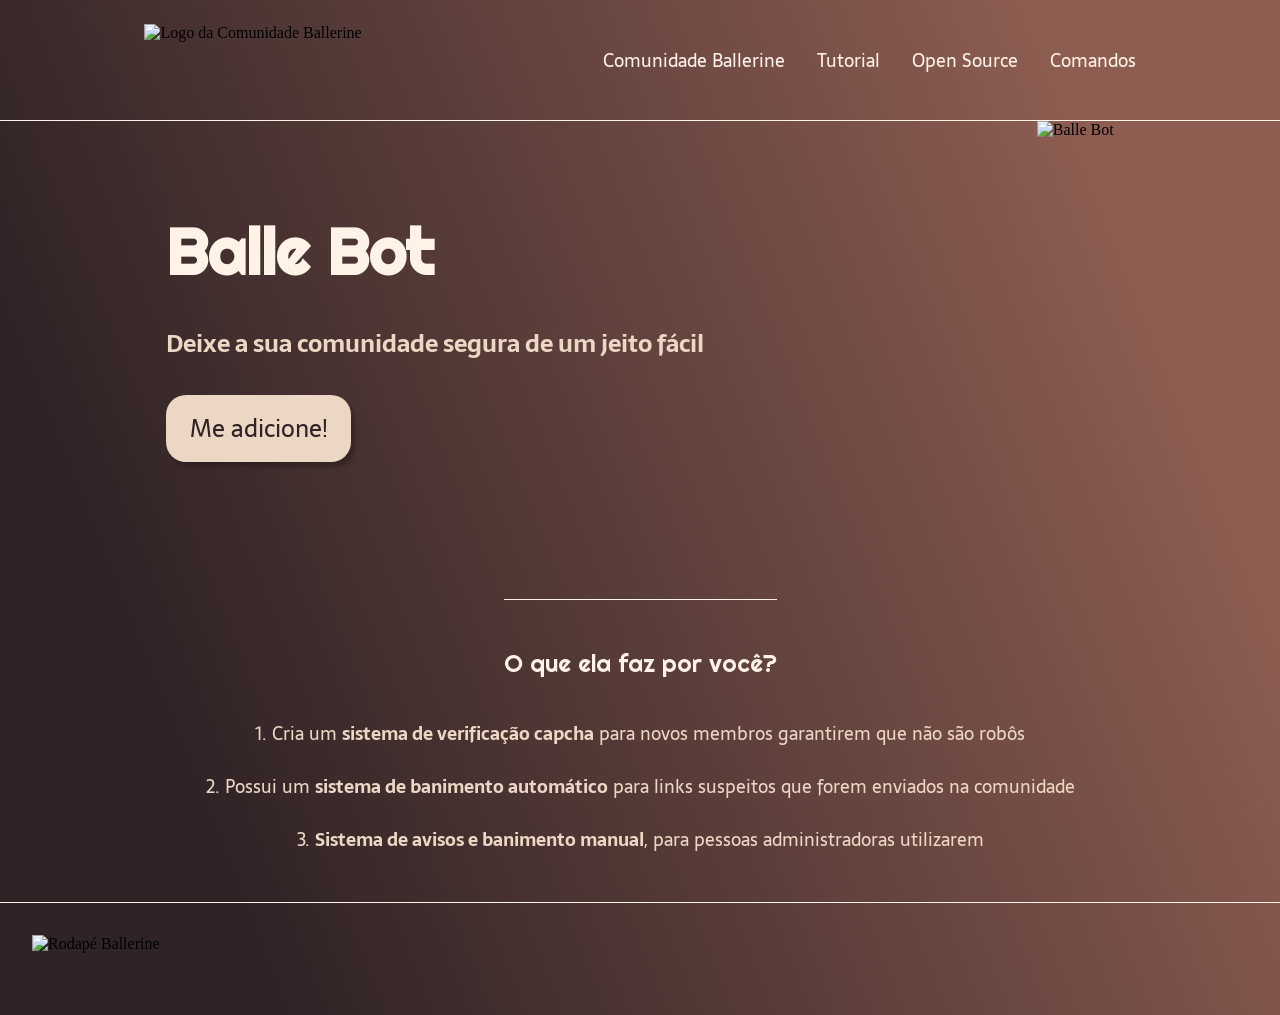
==== ballebot/index.html @ 3f52d89e "Página do Balle Bot Projeto da página do Balle Bot da Rafaela Balerini" ====
<!DOCTYPE html>
<html lang="pt-BR">
<head>
    <meta charset="UTF-8">
    <meta http-equiv="X-UA-Compatible" content="IE=edge">
    <meta name="viewport" content="width=device-width, initial-scale=1.0">
    <meta name="description" content="Um bot que irá moderar e deixar a sua comunidade segura de um jeito fácil">
    <link rel="stylesheet" href="style.css">
    <title>Balle Bot - Modere a sua comunidade do Discord</title>
</head>
<body>
    <header class="cabecalho">
        <img class="cabecalho-imagem" src="/img/logo-nav.svg" alt="Logo da Comunidade Ballerine">
        <nav class="cabecalho-menu">
            <a class="cabecalho-menu-item" href="https://discord.com/invite/wagxzStdcR" target="blanck">Comunidade Ballerine</a>
            <a class="cabecalho-menu-item" href="">Tutorial</a>
            <a class="cabecalho-menu-item" href="">Open Source</a>
            <a class="cabecalho-menu-item" href="">Comandos</a>
        </nav>
    </header>

    <main class="conteudo">
        <section class="conteudo-principal">
            <div class="conteudo-principal-escrito">
                <h1 class="conteudo-principal-escrito-titulo">Balle Bot</h1>
                <h2 class="conteudo-principal-escrito-subtitulo">Deixe a sua comunidade segura de um jeito fácil</h2>
                <button class="conteudo-principal-escrito-botao">Me adicione!</button>
            </div>
            <img class="conteudo-principal-imagem" src="/img/balle-bot.svg" alt="Balle Bot">
        </section>

        <section class="conteudo-secundario">
            <h3 class="conteudo-secundario-titulo">O que ela faz por você?</h3>
            <p class="conteudo-secundario-paragrafo">1. Cria um <strong>sistema de verificação capcha</strong> para novos membros garantirem que não são robôs</p>
            <p class="conteudo-secundario-paragrafo">2. Possui um <strong>sistema de banimento automático</strong> para links suspeitos que forem enviados na comunidade</p>
            <p class="conteudo-secundario-paragrafo">3. <strong>Sistema de avisos e banimento manual</strong>, para pessoas administradoras utilizarem</p>
        </section>
    </main>

    <footer class="rodape">
        <img class="rodape-imagem" src="/img/BALLERINI.svg" alt="Rodapé Ballerine">
    </footer>
</body>
</html>
---- ballebot/style.css ----
@import url('https://fonts.googleapis.com/css2?family=Righteous&family=Sarala:wght@400;700&display=swap');

* {
    margin: 0;
    padding: 0;
    box-sizing: border-box;
    text-decoration: none;
}

body {
    font-size: 100%;
    background: linear-gradient(68.15deg, #2F2325 16.62%, #8E5D52 85.61%);
}

.cabecalho {
    display: flex;
    flex-direction: row;
    align-items: center;
    justify-content: space-around;
    padding: 24px;
}

.cabecalho-imagem {
    height: 72px;
}

.cabecalho-menu {
    display: flex;
    gap: 32px;
}

.cabecalho-menu-item {
    font-family: 'Sarala', sans-serif;
    color: #FFF2E7;
    font-weight: 400;
    font-size: 18px;
}

.conteudo {
    margin-bottom: 48px;
    border-top: 0.4px solid #FFF2E7;
}

.conteudo-principal {
    display: flex;
    flex-direction: row;
    justify-content: space-around;
    align-items: center;
}

.conteudo-principal-escrito {
    display: flex;
    flex-direction: column;
    gap: 32px;
}

.conteudo-principal-escrito-titulo {
    font-family: 'Righteous', cursive;
    color: #FFF2E7;
    font-size: 64px;
}

.conteudo-principal-escrito-subtitulo {
    font-family: 'Sarala', sans-serif;
    color: #ECD6C4;
    font-size: 24px;
}

.conteudo-principal-escrito-botao {
    background-color: #ECD6C4;
    width: 185px;
    height: 67px;
    border-radius: 20px;
    border: none;
    box-shadow: 4px 5px 4px rgba(0, 0, 0, 0.25);
    font-family: 'Sarala', sans-serif;
    font-size: 24px;
    color: #2F2325;
}

.conteudo-principal-imagem {
    height: 430px;
}

.conteudo-secundario {
    display: flex;
    flex-direction: column;
    align-items: center;
    gap: 24px;
    margin-top: 48px;
}

.conteudo-secundario-titulo {
    border-top: 0.4px solid #FFF2E7;
    padding-top: 48px;
    font-family: 'Righteous', cursive;
    font-size: 24px;
    font-weight: 400;
    color: #FFF2E7;
    margin-bottom: 16px;
}

.conteudo-secundario-paragrafo {
    font-family: 'Sarala', sans-serif;
    font-size: 18px;
    color: #ECD6C4 ;
}

.rodape {
    padding: 32px;
    border-top: 0.4px solid #FFF2E7;
}

.rodape-imagem {
    height: 48px;
    display: block;
    margin: 0 auto;
}
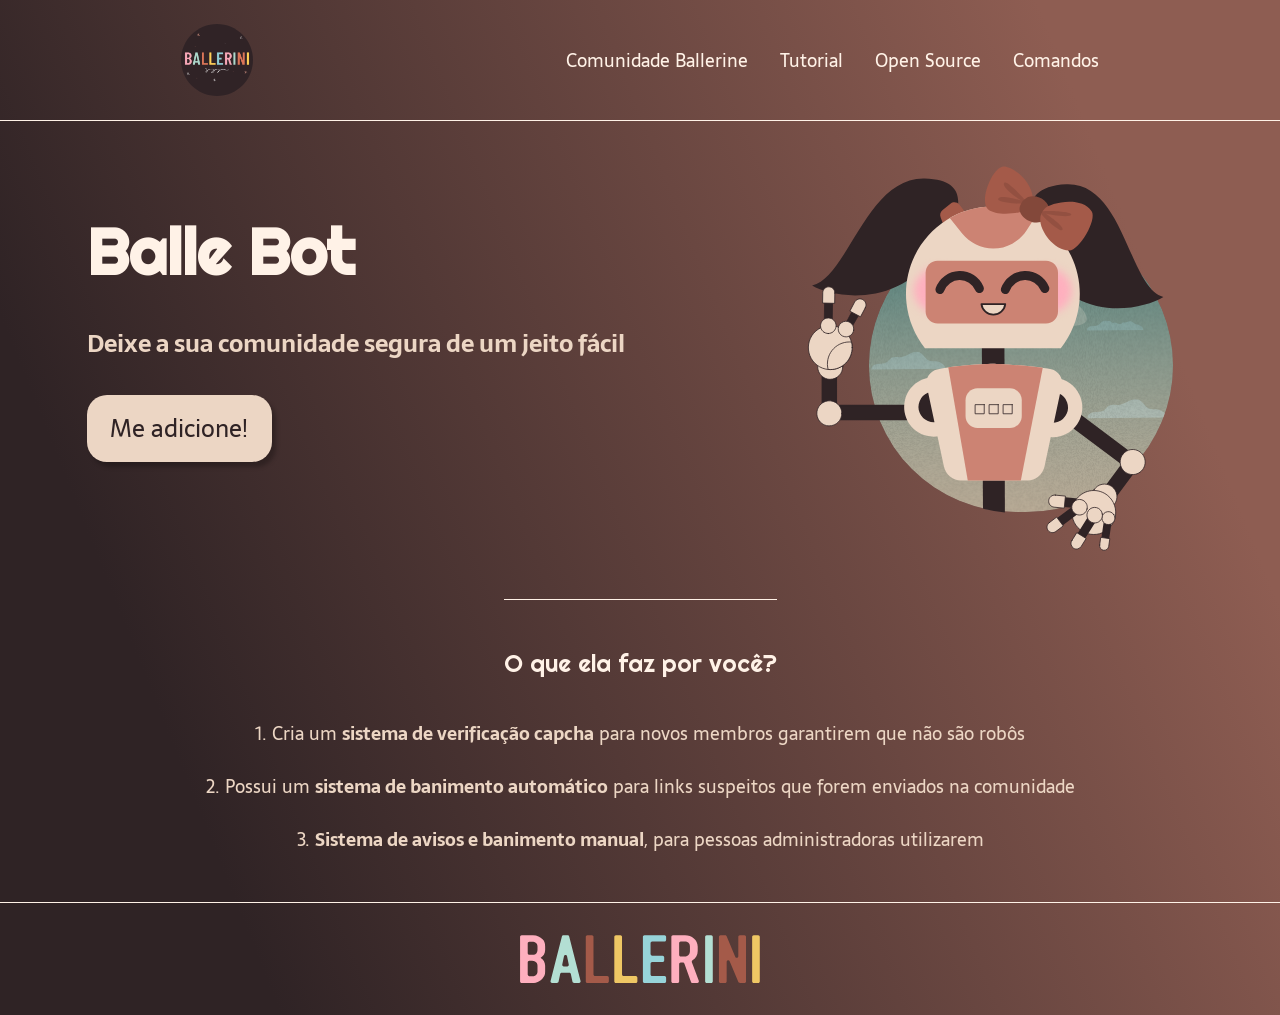
==== commit b02fb398: "Projeto Ballebot" ====
--- a/ballebot/index.html
+++ b/ballebot/index.html
@@ -10,7 +10,7 @@
 </head>
 <body>
     <header class="cabecalho">
-        <img class="cabecalho-imagem" src="/img/logo-nav.svg" alt="Logo da Comunidade Ballerine">
+        <img class="cabecalho-imagem" src="img/logo-nav.svg" alt="Logo da Comunidade Ballerine">
         <nav class="cabecalho-menu">
             <a class="cabecalho-menu-item" href="https://discord.com/invite/wagxzStdcR" target="blanck">Comunidade Ballerine</a>
             <a class="cabecalho-menu-item" href="">Tutorial</a>
@@ -26,7 +26,7 @@
                 <h2 class="conteudo-principal-escrito-subtitulo">Deixe a sua comunidade segura de um jeito fácil</h2>
                 <button class="conteudo-principal-escrito-botao">Me adicione!</button>
             </div>
-            <img class="conteudo-principal-imagem" src="/img/balle-bot.svg" alt="Balle Bot">
+            <img class="conteudo-principal-imagem" src="img/balle-bot.svg" alt="Balle Bot">
         </section>
 
         <section class="conteudo-secundario">
@@ -38,7 +38,7 @@
     </main>
 
     <footer class="rodape">
-        <img class="rodape-imagem" src="/img/BALLERINI.svg" alt="Rodapé Ballerine">
+        <img class="rodape-imagem" src="img/BALLERINI.svg" alt="Rodapé Ballerine">
     </footer>
 </body>
 </html>
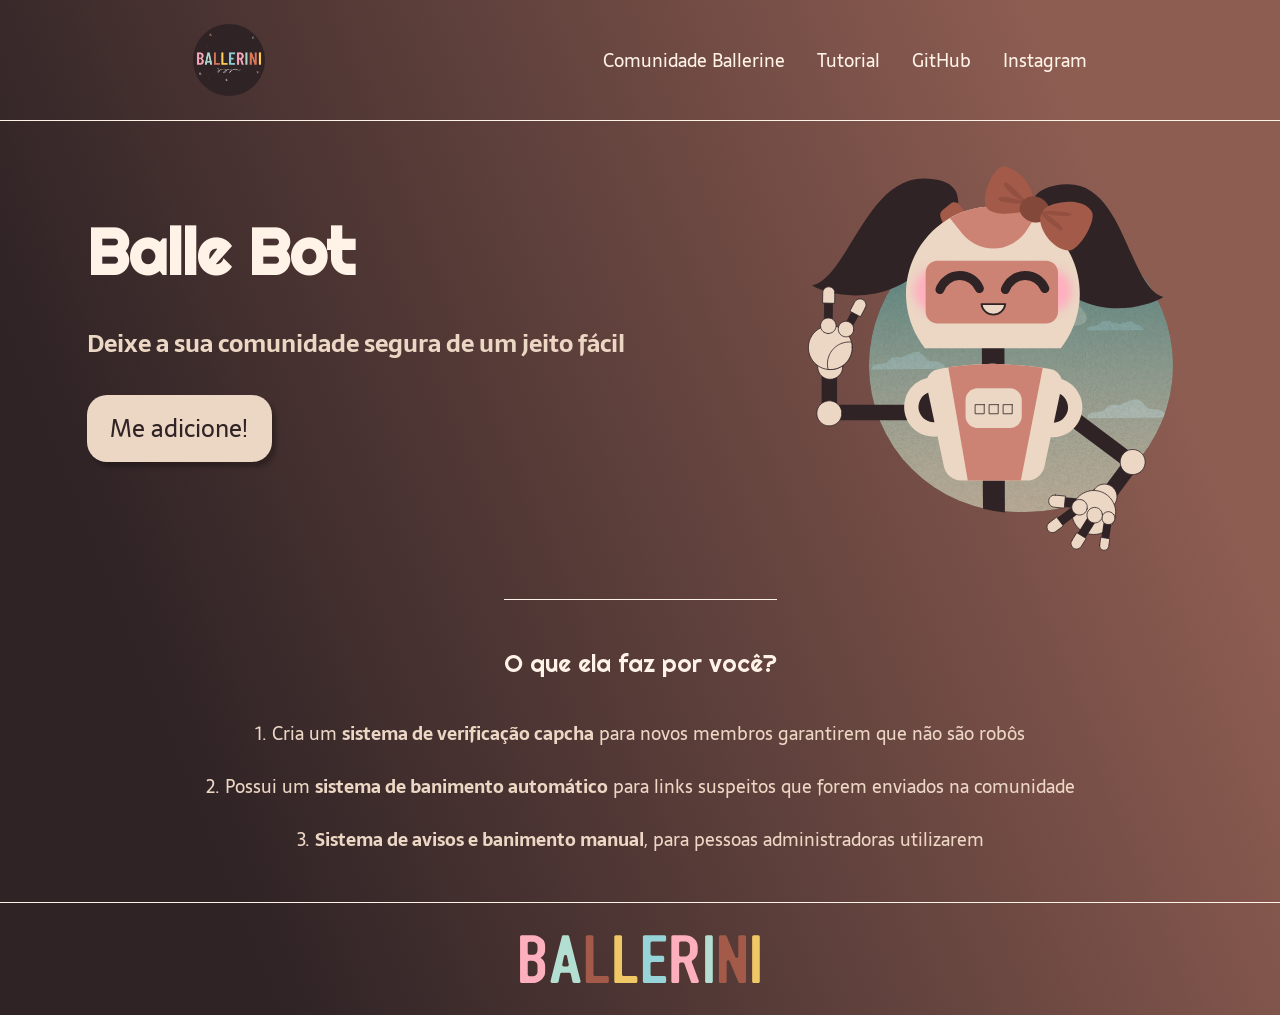
==== commit 3c368ce8: "Add files via upload" ====
--- a/ballebot/index.html
+++ b/ballebot/index.html
@@ -13,9 +13,9 @@
         <img class="cabecalho-imagem" src="img/logo-nav.svg" alt="Logo da Comunidade Ballerine">
         <nav class="cabecalho-menu">
             <a class="cabecalho-menu-item" href="https://discord.com/invite/wagxzStdcR" target="blanck">Comunidade Ballerine</a>
-            <a class="cabecalho-menu-item" href="">Tutorial</a>
-            <a class="cabecalho-menu-item" href="">Open Source</a>
-            <a class="cabecalho-menu-item" href="">Comandos</a>
+            <a class="cabecalho-menu-item" href="https://www.youtube.com/watch?v=llF6vD-RljE" target="blanck">Tutorial</a>
+            <a class="cabecalho-menu-item" href="https://github.com/rafaballerini" target="blanck">GitHub</a>
+            <a class="cabecalho-menu-item" href="https://www.instagram.com/rafaballerini/" target="blanck">Instagram</a>
         </nav>
     </header>
 
--- a/ballebot/style.css
+++ b/ballebot/style.css
@@ -7,8 +7,8 @@
     text-decoration: none;
 }
 
+
 body {
-    font-size: 100%;
     background: linear-gradient(68.15deg, #2F2325 16.62%, #8E5D52 85.61%);
 }
 
@@ -115,4 +115,43 @@
     height: 48px;
     display: block;
     margin: 0 auto;
+}
+
+/* Modifica a tela para dispositivos móveis */
+@media only screen and (max-width: 1200px) {
+
+    .cabecalho {
+        padding: 24px 0px;
+        width: 100%;
+    }
+
+    .cabecalho-menu {
+        display: flex;
+        flex-direction: column;
+        gap: 5px;
+    }
+    
+    /* oculta a tag cabecalho-imagem */
+    .cabecalho-imagem {
+        display: none;
+    }
+
+    .conteudo-principal {
+        display: flex;
+        flex-direction: column;
+    }
+
+    .conteudo-principal-escrito {
+        display: flex;
+        flex-direction: column;
+        align-items: center;
+    }
+
+    .conteudo-principal-imagem {
+        width: 100%;
+    }
+
+    .rodape {
+        padding: 32px 0px;
+    }
 }
